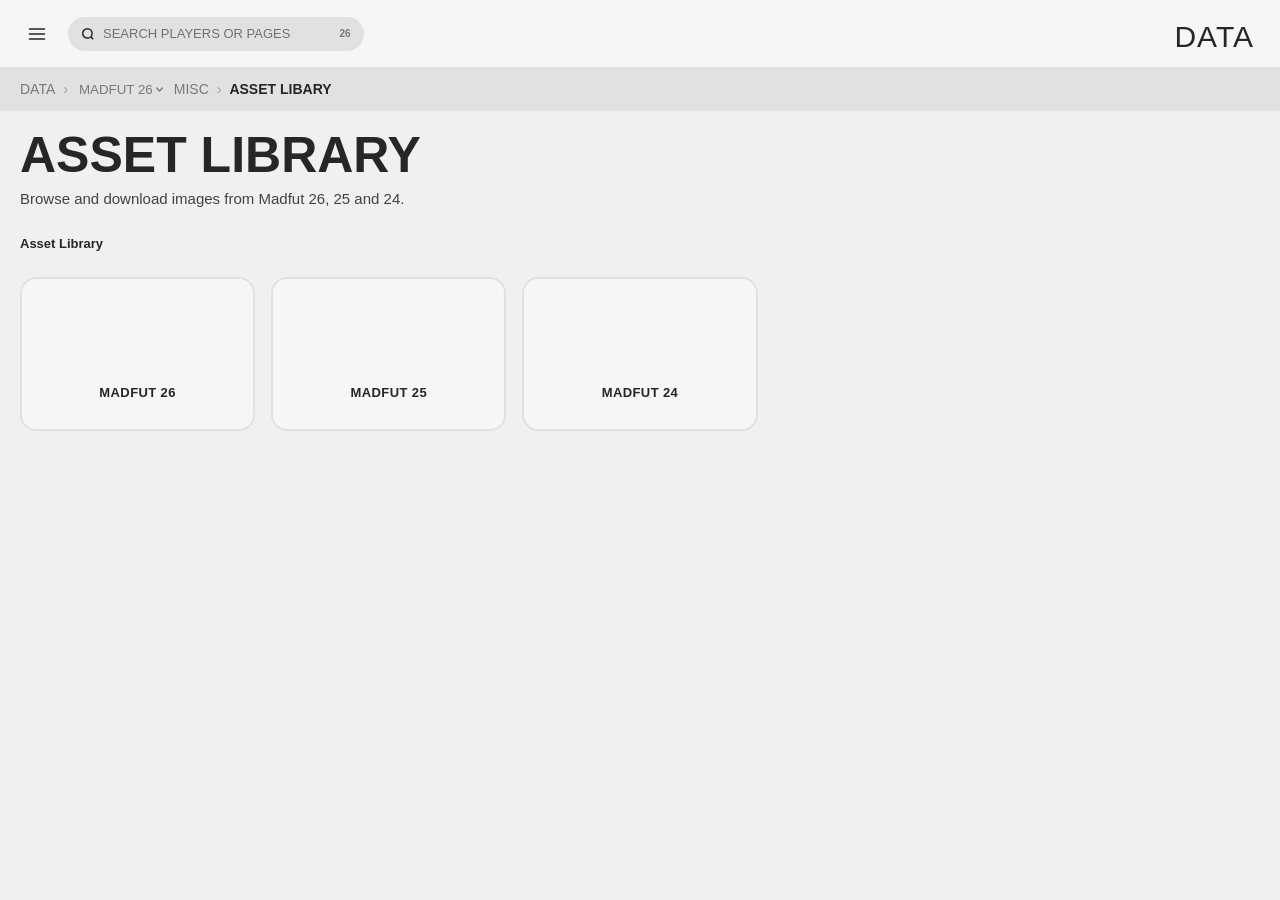
==== Asset-Libary.html @ 3eb3c25d "Add files via upload" ====
<!DOCTYPE html>
<html lang="en">
<head>
<meta charset="UTF-8">
<meta name="viewport" content="width=device-width, initial-scale=1.0">
<title>Madfut Asset Library</title>
<meta name="viewport" content="width=device-width, initial-scale=1, maximum-scale=1">
<link rel="stylesheet" href="asset-library.css">
<link rel="icon" type="image/x-icon" href="https://mf-data.b-cdn.net/web/Data Mini Logo (1).png">
<link rel="stylesheet" href="/style.css">
</head>
<body>

<nav class="breadcrumb-bar" aria-label="Breadcrumb">
  <div class="breadcrumb-scroll">
    <a href="/index.html">DATA</a>
    <span>›</span>
    <span class="bc-plain">MISC</span>
    <span>›</span>
    <a href="/26/Template2infolder.html" class="bc-current">ASSET LIBARY</a>
  </div>
</nav>

<main class="main-content">
  <h1 class="page-heading">ASSET LIBRARY</h1>
  <p class="page-desc">Browse and download images from Madfut 26, 25 and 24.</p>


<!-- sticky trail + back bar -->
  <div class="al-sticky-bar" id="alStickyBar">
    <div class="al-trail" id="alTrail"></div>
    <div class="al-back-wrap" id="alBackSticky" style="display:none;">
      <button class="al-back" id="alBack">
        <svg viewBox="0 0 16 16" fill="none" stroke="currentColor" stroke-width="2.5"><polyline points="10,2 4,8 10,14"/></svg>
        BACK
      </button>
    </div>
  </div>

  <!-- main content area -->
  <div id="alContent"></div>
</main>


<div class="al-lightbox" id="alLightbox">
  <div class="al-lb-backdrop" id="alLbBackdrop"></div>  <!-- ADD THIS -->
  <div class="al-lb-topbar">
    <span class="al-lb-name" id="alLbName"></span>
    <div class="al-lb-actions">
      <a class="al-lb-btn" id="alLbDownload" href="#" download target="_blank" rel="noopener" title="Download">
        <svg viewBox="0 0 16 16"><line x1="8" y1="2" x2="8" y2="11"/><polyline points="4,7 8,11 12,7"/><line x1="2" y1="14" x2="14" y2="14"/></svg>
      </a>
      <button class="al-lb-btn" id="alLbClose" title="Close">
        <svg viewBox="0 0 16 16"><line x1="2" y1="2" x2="14" y2="14"/><line x1="14" y1="2" x2="2" y2="14"/></svg>
      </button>
    </div>
  </div>
  <div class="al-lb-body" id="alLbBody">
    <button class="al-lb-nav al-lb-nav--prev" id="alLbPrev" title="Previous">
      <svg viewBox="0 0 16 16"><polyline points="10,2 4,8 10,14"/></svg>
    </button>
    <div class="al-lb-img-wrap">
      <img id="alLbImg" src="" alt="Full image">
    </div>
    <button class="al-lb-nav al-lb-nav--next" id="alLbNext" title="Next">
      <svg viewBox="0 0 16 16"><polyline points="6,2 12,8 6,14"/></svg>
    </button>
    <div class="al-lb-counter" id="alLbCounter"></div>
  </div>
</div>


<script src="/Template26.js"></script>
<script src="asset-library.js"></script>
</body>
</html>
---- asset-library.css ----
/* ── Asset Library Page Styles ── */
.al-hero {
  margin-bottom: 32px;
}

/* ── Breadcrumb trail ── */
.al-trail {
  display: flex;
  align-items: center;
  gap: 6px;
  flex-wrap: wrap;
  margin-bottom: 14px;
  font-family: "Roboto Condensed", sans-serif;
  font-size: 13px;
  color: var(--muted);
}
.al-trail-item {
  color: var(--muted);
  cursor: pointer;
  transition: color 0.15s;
}
.al-trail-item:hover { color: var(--dark); }
.al-trail-item.active { color: var(--dark); font-weight: 600; cursor: default; }
.al-trail-sep { color: var(--muted); }

/* ── Sticky back button ── */
.al-sticky-bar {
  position: sticky;
  top: calc(var(--nav-h) + var(--bc-h));
  z-index: 100;
  background: rgba(240, 240, 240, 0.88);
  backdrop-filter: blur(8px);
  -webkit-backdrop-filter: blur(8px);
  padding: 13px 0 9px;
  margin-bottom: 3px;
}

.al-back-wrap {
  margin-top: 4px;
}

.al-back {
  display: inline-flex;
  align-items: center;
  gap: 6px;
  font-family: "Roboto Condensed", sans-serif;
  font-size: 13px;
  font-weight: 700;
  color: var(--mid);
  cursor: pointer;
  padding: 4px 0;
  background: none;
  border: none;
  letter-spacing: 0.03em;
  transition: color 0.15s;
}
.al-back:hover { color: var(--dark); }
.al-back svg { width: 14px; height: 14px; }

/* ── Grid of folders / items ── */
.al-grid {
  display: grid;
  grid-template-columns: repeat(auto-fill, minmax(200px, 1fr));
  gap: 16px;
}

/* ── Folder card ── */
.al-folder {
  display: flex;
  flex-direction: column;
  align-items: center;
  gap: 10px;
  padding: 24px 16px 18px;
  background: var(--bg-light);
  border: 2px solid var(--bg-grey);
  border-radius: 16px;
  cursor: pointer;
  transition: border-color 0.15s, transform 0.15s, box-shadow 0.15s;
  text-decoration: none;
  user-select: none;
}
.al-folder:hover {
  border-color: #aaa;
}
.al-folder-icon { width: 56px; height: 48px; position: relative; }
.al-folder-icon svg { width: 100%; height: 100%; }
.al-folder-label {
  font-family: "Roboto Condensed", sans-serif;
  font-size: 13px;
  font-weight: 700;
  color: var(--dark);
  text-align: center;
  letter-spacing: 0.03em;
  line-height: 1.3;
}
.al-folder-sub {
  font-family: "Roboto Condensed", sans-serif;
  font-size: 11px;
  color: var(--muted);
  text-align: center;
}
.al-folder--external .al-folder-icon svg path,
.al-folder--external .al-folder-icon svg rect { fill: #1a73e8; }
.al-folder--external { border-color: #c5d8f8; }
.al-folder--external:hover { border-color: #1a73e8; }
.al-folder--external .al-folder-label { color: #1a73e8; }

/* ── Image grid ── */
.al-img-grid {
  display: grid;
  grid-template-columns: repeat(auto-fill, minmax(180px, 1fr));
  gap: 14px;
}

/* ── Image card ── */
.al-img-card {
  background: var(--bg-light);
  border: 2px solid var(--bg-grey);
  border-radius: 14px;
  overflow: hidden;
  display: flex;
  flex-direction: column;
  transition: border-color 0.15s, box-shadow 0.15s;
}
.al-img-card:hover { border-color: #aaa; }
.al-img-card-thumb {
  width: 100%;
  aspect-ratio: 1;
  object-fit: contain;
  background: #f3f3f3;
  padding: 12px;
  cursor: pointer;
  transition: opacity 0.15s;
}
.al-img-card-footer {
  padding: 8px 10px;
  display: flex;
  align-items: center;
  justify-content: space-between;
  gap: 6px;
  border-top: 1px solid var(--bg-grey);
}
.al-img-card-name {
  font-family: "Roboto Condensed", sans-serif;
  font-size: 11px;
  color: var(--mid);
  white-space: nowrap;
  overflow: hidden;
  text-overflow: ellipsis;
  flex: 1;
}
.al-dl-btn {
  display: flex;
  align-items: center;
  justify-content: center;
  width: 28px;
  height: 28px;
  border-radius: 8px;
  background: var(--dark);
  color: #fff;
  border: none;
  cursor: pointer;
  flex-shrink: 0;
  transition: opacity 0.15s;
  text-decoration: none;
}
.al-dl-btn:hover { opacity: 0.75; }
.al-dl-btn svg { width: 14px; height: 14px; stroke: #fff; fill: none; stroke-width: 2; }

/* ── Loading / empty ── */
.al-loading, .al-empty, .al-error {
  font-family: "Roboto Condensed", sans-serif;
  font-size: 14px;
  color: var(--muted);
  padding: 40px 0;
  text-align: center;
  grid-column: 1 / -1;
}

/* ── Search bar ── */
.al-search-wrap {
  display: flex;
  align-items: center;
  gap: 10px;
  margin-bottom: 20px;
}
.al-search {
  flex: 1;
  max-width: 420px;
  display: flex;
  align-items: center;
  gap: 8px;
  background: var(--bg-light);
  border: 2px solid var(--bg-grey);
  border-radius: 10px;
  padding: 10px 14px;
  transition: border-color 0.15s;
}
.al-search:focus-within { border-color: #aaa; }
.al-search svg { flex-shrink: 0; opacity: 0.4; }
.al-search input {
  border: none;
  outline: none;
  background: none;
  font-family: "Roboto Condensed", sans-serif;
  font-size: 14px;
  color: var(--dark);
  letter-spacing: 0.03em;
  width: 100%;
}
.al-search input::placeholder { color: var(--muted); }
.al-count {
  font-family: "Roboto Condensed", sans-serif;
  font-size: 12px;
  color: var(--muted);
  white-space: nowrap;
}

/* ── Lightbox ── */
.al-lightbox {
  position: fixed;
  inset: 0;
  background: rgba(0,0,0,0.94);
  z-index: 9999;
  display: none;
  flex-direction: column;
  align-items: stretch;
}
.al-lightbox.open { display: flex; }

/* Top bar: name + download + close */
.al-lb-topbar {
  display: flex;
  align-items: center;
  justify-content: space-between;
  gap: 12px;
  padding: 12px 16px;
  background: rgba(255,255,255,0.06);
  flex-shrink: 0;
}
.al-lb-name {
  font-family: "Roboto", sans-serif;
  font-weight: 700;
  font-size: 13px;
  color: var(--white);
  letter-spacing: 0.04em;
  white-space: nowrap;
  overflow: hidden;
  text-overflow: ellipsis;
  flex: 1;
}
.al-lb-actions {
  display: flex;
  align-items: center;
  gap: 8px;
  flex-shrink: 0;
}
.al-lb-btn {
  width: 36px;
  height: 36px;
  border-radius: 50%;
  background: rgba(79, 79, 79, 0.9);
  border: none;
  cursor: pointer;
  display: flex;
  align-items: center;
  justify-content: center;
  transition: background 0.15s;
  text-decoration: none;
  color: #fff;
}
.al-lb-btn:hover { background: rgba(125, 125, 125, 0.92); }
.al-lb-btn svg { width: 16px; height: 16px; stroke: #fff; fill: none; stroke-width: 2.2; }

/* Image area + nav arrows */
.al-lb-body {
  flex: 1;
  display: flex;
  align-items: center;
  justify-content: center;
  position: relative;
  overflow: hidden;
  user-select: none;
  cursor: zoom-out;
  pointer-events: none;
}

.al-lb-backdrop {
  position: absolute;
  inset: 0;
  z-index: 0;
  cursor: zoom-out;
  pointer-events: all;  /* ADD THIS */
}

.al-lb-img-wrap,
.al-lb-nav,
.al-lb-topbar,
.al-lb-counter {
  pointer-events: all;
}

.al-lb-topbar,
.al-lb-body,
.al-lb-counter {
  position: relative;
  z-index: 1;
}

.al-lb-img-wrap {
  display: flex;
  align-items: center;
  justify-content: center;
  width: auto;
  height: auto;
  max-width: calc(100vw - 120px);
  max-height: calc(100vh - 80px);
  padding: 0;
  cursor: default;
}

.al-lb-img-wrap img {
  max-width: 100%;
  max-height: calc(100vh - 80px);
  object-fit: contain;
  border-radius: 6px;
  pointer-events: none;
}

.al-lb-nav {
  position: absolute;
  top: 50%;
  transform: translateY(-50%);
  width: 44px;
  height: 44px;
  border-radius: 50%;
  background: rgba(255,255,255,0.1);
  border: none;
  cursor: pointer;
  display: flex;
  align-items: center;
  justify-content: center;
  transition: background 0.15s;
  z-index: 2;
}
.al-lb-nav:hover { background: rgba(125, 125, 125, 0.92); }
.al-lb-nav svg { width: 18px; height: 18px; stroke: #fff; fill: none; stroke-width: 2.5; }
.al-lb-nav--prev { left: 12px; }
.al-lb-nav--next { right: 12px; }
.al-lb-nav[disabled] { opacity: 0.2; pointer-events: none; }

/* Counter */
.al-lb-counter {
  position: absolute;
  bottom: 14px;
  left: 50%;
  transform: translateX(-50%);
  font-family: "Roboto Condensed", sans-serif;
  font-size: 12px;
  color: rgba(255,255,255,0.5);
  letter-spacing: 0.05em;
  pointer-events: none;
}
/* Year folder icon images */
.al-folder-year-img {
  width: 100%;
  height: 100%;
  object-fit: contain;
}

/* Make the folder icon taller for the year images */
.al-folder-icon {
  width: 72px;
  height: 72px;
}


@media (max-width: 480px) {
  .al-grid { grid-template-columns: repeat(auto-fill, minmax(140px, 1fr)); gap: 12px; }
  .al-img-grid { grid-template-columns: repeat(auto-fill, minmax(140px, 1fr)); }
  .al-lb-nav { width: 36px; height: 36px; }
  .al-lb-nav--prev { left: 4px; }
  .al-lb-nav--next { right: 4px; }
}
---- style.css ----
/* ============================================================
   FONTS
   ============================================================ */

@font-face {
  font-family: Note This;
  src: url(Fonts/Note\ this.ttf);
}
@font-face {
  font-family: cruyffBold;
  src: url(Fonts/CruyffSansCondensed+DINArabic+SSTThai-Bold.otf);
}
@font-face {
  font-family: cruyffMedium;
  src: url(Fonts/CruyffSansCondensed+DINArabic+SSTThai-Medium.otf);
}
@font-face {
  font-family: cruyffRegular;
  src: url(Fonts/CruyffSansCondensed+DINArabic+SSTThai-Regular.otf);
}
@font-face {
  font-family: cruyffBoldNo;
  src: url(Fonts/Numbers-Bold.ttf);
}
@font-face {
  font-family: cruyffMediumNo;
  src: url(Fonts/Numbers-Medium.ttf);
}
@font-face {
  font-family: cruyffSansBold;
  src: url(Fonts/CruyffSans-Bold.ecd5078c.otf);
}
@font-face {
  font-family: cruyffSansMedium;
  src: url(Fonts/CruyffSans-Medium.26bd8110.otf);
}
@font-face {
  font-family: cruyffSansLight;
  src: url(Fonts/CruyffSans-Light.443e7d8e.otf);
}
@font-face {
  font-family: robotoBold;
  src: url(Fonts/Roboto-Bold.ttf);
}
@font-face {
  font-family: robotoMedium;
  src: url(Fonts/Roboto-Medium.ttf);
}
@font-face {
  font-family: Roboto Condensed;
  src: url(Fonts/Roboto_Condensed-Medium.ttf);
}
@font-face {
  font-family: Roboto;
  src: url(Fonts/Roboto-Regular.ttf);
}
@font-face {
  font-family: robotoMediumI;
  src: url(Fonts/Roboto-MediumItalic.ttf);
}
@font-face {
  font-family: robotoSemiBold;
  src: url(Fonts/Roboto-SemiBold.ttf);
}
@font-face {
  font-family: robotoLight;
  src: url(Fonts/Roboto-Light.ttf);
}
@font-face {
  font-family: Cruyff Sans Expanded;
  src: url(Fonts/CruyffSansExpanded-Heavy.e64b4629.otf);
}

/* ============================================================
   RESET & CSS VARIABLES
   ============================================================ */

*,
*::before,
*::after {
  box-sizing: border-box;
  margin: 0;
  padding: 0;
}

:root {
  --bg-light:   #f6f6f6;
  --bg-grey:    #e1e1e1;
  --dark:       #262626;
  --mid:        #424242;
  --muted:      #787878;
  --icon-grey:  #9f9f9f;
  --icon-border:#caffde;
  --white:      #eceaea;

  --nav-h:  67px;
  --bc-h:   44px;
  --link-h: 24px;
  --link-w: 150px;
}


/* ============================================================
   SCROLLBARS
   ============================================================ */

html {
  scrollbar-width: thin;
  scrollbar-color: #caffde rgb(66, 66, 66, 0.8);
}

::-webkit-scrollbar {
  width: 8px;
  height: 8px;
}

::-webkit-scrollbar-track {
  background: rgba(180, 180, 180, 0.78);
  backdrop-filter: blur(6px);
  -webkit-backdrop-filter: blur(6px);
  border-radius: 999px;
}

::-webkit-scrollbar-thumb {
  background: #caffde;
  border-radius: 999px;
  border: 2px solid rgba(200, 200, 200, 0.4);
}

::-webkit-scrollbar-thumb:hover {
  background: #a8f0d0;
}

/* Nav drawer scrollbar */
.nav-drawer {
  scrollbar-width: thin;
  scrollbar-color: #caffde rgba(180, 180, 180, 0.28);
}

.nav-drawer::-webkit-scrollbar {
  width: 6px;
}

.nav-drawer::-webkit-scrollbar-track {
  background: rgba(180, 180, 180, 0.25);
  border-radius: 999px;
}

.nav-drawer::-webkit-scrollbar-thumb {
  background: #caffde;
  border-radius: 999px;
}


/* ============================================================
   BASE
   ============================================================ */

body {
  font-family: "Roboto", sans-serif;
  background: #f0f0f0;
  overflow-x: hidden;
}


/* ============================================================
   TOP NAV
   ============================================================ */

.top-nav {
  width: 100%;
  height: var(--nav-h);
  background: var(--bg-light);
  display: flex;
  align-items: center;
  padding: 0 20px;
  gap: 14px;
  position: sticky;
  top: 0;
  z-index: 200;
}

/* Hamburger button */
.menu-btn {
  background: none;
  border: none;
  cursor: pointer;
  padding: 6px;
  display: flex;
  align-items: center;
  justify-content: center;
  flex-shrink: 0;
  border-radius: 4px;
  width: 34px;
  height: 34px;
}

.menu-btn svg {
  width: 20px;
  height: 20px;
  fill: var(--dark);
  display: block;
  flex-shrink: 0;
}

.menu-btn .bar1,
.menu-btn .bar2,
.menu-btn .bar3 {
  transition: all 0.28s cubic-bezier(0.4, 0, 0.2, 1);
  transform-origin: center;
}

.menu-btn.active .bar1 { transform: translateY(6px) rotate(45deg); }
.menu-btn.active .bar2 { opacity: 0; transform: scaleX(0); }
.menu-btn.active .bar3 { transform: translateY(-6px) rotate(-45deg); }

/* DATA logo */
.nav-logo {
  margin-left: auto;
  font-family: "Note This", sans-serif;
  font-size: 30px !important;
  font-weight: 400;
  letter-spacing: 1px;
  text-transform: uppercase;
  margin-top: 6px;
  margin-right: 6px;
  color: var(--dark);
  text-decoration: none;
  flex-shrink: 0;
  -webkit-user-select: none; /* Safari */
  user-select: none;         /* Standard */
}


/* ============================================================
   SEARCH BAR
   ============================================================ */

.search-wrap {
  position: relative;
  flex-shrink: 1;
  min-width: 0;
}

.search-box {
  display: flex;
  align-items: center;
  height: 34px;
  border-radius: 17px;
  background: var(--bg-grey);
  padding: 0 6px 0 13px;
  gap: 8px;
  width: 100%;
}

.search-box input {
  background: none;
  border: none;
  outline: none;
  font-family: "Roboto Condensed", sans-serif;
  font-size: 13px;
  color: var(--dark);
  opacity: 0.8;
  flex: 1;
  min-width: 0;
  overflow: hidden;
  text-overflow: ellipsis;
  white-space: nowrap;
}

.search-box input::placeholder {
  color: var(--dark);
  opacity: 0.749;
}

/* Search results dropdown */
.search-dropdown {
  display: none;
  position: absolute;
  top: calc(100% + 6px);
  left: 0;
  background: var(--white);
  border-radius: 10px;
  border: 1px solid var(--bg-grey);
  width: 300px;
  max-height: 340px;
  overflow-y: auto;
  z-index: 300;
  scrollbar-width: thin;
  scrollbar-color: #caffde rgba(180, 180, 180, 0.28);
}

.search-dropdown::-webkit-scrollbar       { width: 5px; }
.search-dropdown::-webkit-scrollbar-track { background: rgba(180, 180, 180, 0.2); border-radius: 999px; }
.search-dropdown::-webkit-scrollbar-thumb { background: #caffde; border-radius: 999px; }

.search-dropdown.show {
  display: block;
}

.search-result {
  display: flex;
  align-items: center;
  justify-content: space-between;
  padding: 7px 14px;
  font-family: "Roboto Condensed", sans-serif;
  font-size: 13px;
  color: var(--mid);
  text-decoration: none;
  transition: background 0.1s, color 0.1s;
}

.search-result:hover,
.search-result.highlighted {
  background: var(--bg-grey);
  color: var(--dark);
}

.search-result em {
  font-style: normal;
  font-weight: 700;
  color: var(--dark);
}

.search-year-tag {
  font-size: 10px;
  color: var(--muted);
  margin-left: 8px;
  font-weight: 400;
  flex-shrink: 0;
}

.search-no-results {
  padding: 12px;
  font-family: "Roboto Condensed", sans-serif;
  font-size: 12px;
  color: var(--muted);
  text-align: center;
}


/* ============================================================
   SEARCH — YEAR FILTER BUTTON (inside search box, right side)
   ============================================================ */

.search-year-filter {
  position: relative;
  display: flex;
  align-items: center;
  flex-shrink: 0;
}

.search-year-filter-btn {
  display: flex;
  align-items: center;
  justify-content: center;
  width: 26px;
  height: 26px;
  border-radius: 50%;
  border: none;
  background: none;
  cursor: pointer;
  padding: 0;
  transition: background 0.15s;
}

.search-year-filter-btn:hover {
  background: rgba(0, 0, 0, 0.08);
}

.syf-img {
  width: 20px;
  height: 20px;
  border-radius: 4px;
  object-fit: cover;
  display: block;
}

.syf-img-fallback {
  font-family: "Roboto Condensed", sans-serif;
  font-size: 10px;
  font-weight: 700;
  color: var(--muted);
  display: none;
}

/* Year filter dropdown */
.search-year-filter-drop {
  display: none;
  position: absolute;
  top: calc(100% + 6px);
  right: 0;
  background: var(--white);
  border-radius: 10px;
  border: 1px solid var(--bg-grey);
  min-width: 148px;
  z-index: 400;
  overflow: hidden;
  box-shadow: 0 4px 16px rgba(0, 0, 0, 0.10);
}

.search-year-filter.open .search-year-filter-drop {
  display: block;
}

.syf-drop-item {
  display: flex;
  align-items: center;
  gap: 9px;
  padding: 8px 14px;
  font-family: "Roboto Condensed", sans-serif;
  font-size: 13px;
  font-weight: 400;
  color: var(--muted);
  cursor: pointer;
  border: none;
  background: none;
  width: 100%;
  text-align: left;
  white-space: nowrap;
  transition: background 0.1s, color 0.1s;
}

.syf-drop-item:hover       { background: var(--bg-grey); color: var(--mid); }
.syf-drop-item.active      { color: var(--mid); font-weight: 600; }
.syf-drop-item img         { width: 22px; height: 22px; border-radius: 5px; object-fit: cover; flex-shrink: 0; }

.syf-check {
  margin-left: auto;
  padding-left: 8px;
  opacity: 0;
  display: flex;
  align-items: center;
}

.syf-drop-item.active .syf-check {
  opacity: 1;
}

.syf-check svg {
  width: 11px;
  height: 11px;
  fill: none;
  stroke: #5a9e7a;
  stroke-width: 2.2;
  stroke-linecap: round;
  stroke-linejoin: round;
}


/* ============================================================
   BREADCRUMB BAR
   ============================================================ */

.breadcrumb-bar {
  width: 100%;
  height: var(--bc-h);
  background: var(--bg-grey);
  display: flex;
  align-items: center;
  padding: 0 20px;
  gap: 8px;
  font-family: "Roboto Condensed", sans-serif;
  font-size: 14px;
  color: var(--icon-grey);
  position: sticky;
  top: var(--nav-h);
  z-index: 150;
  flex-wrap: nowrap;
  white-space: nowrap;
  overflow-x: auto;
  scroll-behavior: smooth;
  -webkit-overflow-scrolling: touch;
    overflow: visible;        /* allow dropdown to escape */

}

.breadcrumb-scroll {
  display: flex;
  flex-wrap: nowrap;
  gap: 8px;
  overflow-x: auto;
  -webkit-overflow-scrolling: touch;
  scroll-behavior: smooth;
  white-space: nowrap;
}

.breadcrumb-bar a {
  color: var(--muted);
  text-decoration: none;
  transition: color 0.2s;
}

.breadcrumb-bar a:hover { color: var(--dark); }

.breadcrumb-bar .bc-plain   { color: var(--muted); }
.breadcrumb-bar .bc-current {
  font-family: "Roboto", sans-serif;
  color: var(--dark);
  font-weight: 700;
}


/* ============================================================
   BREADCRUMB — YEAR SWITCHER DROPDOWN
   ============================================================ */

.bc-year-wrap {
  position: relative;
  flex-shrink: 0;
  z-index: 200;
}


.bc-year-btn {
  display: inline-flex;
  align-items: center;
  gap: 3px;
  background: none;
  border: none;
  cursor: pointer;
  padding: 1px 3px;
  border-radius: 3px;
  font-family: "Roboto Condensed", sans-serif;
  color: var(--muted);
  line-height: 1;
  white-space: nowrap;
  transition: background 0.12s, color 0.12s;
}

.bc-year-btn:hover {
  background: rgba(0, 0, 0, 0.06);
  color: var(--mid);
}

.bc-year-btn svg {
  width: 7px;
  height: 7px;
  flex-shrink: 0;
  transition: transform 0.18s;
}

.bc-year-btn svg path {
  stroke: var(--muted);
  fill: none;
  stroke-width: 2;
  stroke-linecap: round;
  stroke-linejoin: round;
}

.bc-year-wrap.open .bc-year-btn svg {
  transform: rotate(180deg);
}

/* Dropdown panel */
.bc-year-drop {
  display: none;
  position: absolute;
  top: calc(100% + 4px);
  left: 0;
  background: var(--white);
  border-radius: 8px;
  border: 1px solid var(--bg-grey);
  min-width: 130px;
  z-index: 300;
  overflow: hidden;
  box-shadow: 0 4px 14px rgba(0, 0, 0, 0.08);
}

.bc-year-wrap.open .bc-year-drop {
  display: block;
}

.bc-year-drop-item {
  display: flex;
  align-items: center;
  gap: 8px;
  padding: 7px 12px;
  font-family: "Roboto Condensed", sans-serif;
  font-size: 13px;
  font-weight: 400;
  color: var(--muted);
  cursor: pointer;
  border: none;
  background: none;
  width: 100%;
  text-align: left;
  white-space: nowrap;
  transition: background 0.1s, color 0.1s;
}

.bc-year-drop-item:hover  { background: var(--bg-grey); color: var(--mid); }
.bc-year-drop-item.active { color: var(--mid); font-weight: 600; }
.bc-year-drop-item img    { width: 20px; height: 20px; border-radius: 4px; object-fit: cover; flex-shrink: 0; }


/* ============================================================
   NAV DRAWER
   ============================================================ */

.nav-drawer {
  position: fixed;
  top: var(--nav-h);
  left: 0;
  width: 100%;
  background: var(--bg-light);
  z-index: 190;
  transform: translateY(-110%);
  transition: transform 0.32s cubic-bezier(0.4, 0, 0.2, 1);
  border-top: 2px solid var(--bg-grey);
  max-height: calc(100vh - var(--nav-h));
  overflow-y: auto;
  -webkit-overflow-scrolling: touch;
}

.nav-drawer.open {
  transform: translateY(0);
}

.nav-drawer-inner {
  padding: 14px 20px 22px;
}


/* ============================================================
   DRAWER — GEN (YEAR) ICON BUTTONS
   ============================================================ */

.gen-row {
  display: flex;
  align-items: center;
  gap: 10px;
  padding-bottom: 12px;
  margin-bottom: 14px;
  border-bottom: 2px solid var(--bg-grey);
}

.gen-btn {
  flex: 0 0 44px;
  width: 44px;
  height: 44px;
  min-width: 44px;
  min-height: 44px;
  max-width: 44px;
  max-height: 44px;
  border-radius: 10px;
  border: 2px solid transparent;
  background: var(--icon-grey);
  overflow: hidden;
  position: relative;
  display: flex;
  align-items: center;
  justify-content: center;
  text-decoration: none;
  cursor: pointer;
  transition: border-color 0.2s;
}

/* Image is 80% / dim when not selected */
.gen-btn img {
  width: 80%;
  height: 80%;
  object-fit: cover;
  object-position: center;
  display: block;
  opacity: 0.65;
  transition: width 0.2s, height 0.2s, opacity 0.2s;
}

.gen-btn .gen-fallback {
  position: absolute;
  inset: 0;
  display: none;
  align-items: center;
  justify-content: center;
  font-family: "Cruyff Sans Expanded", sans-serif;
  font-size: 13px;
  font-weight: 900;
  color: #fff;
}

.gen-btn:hover img { opacity: 0.85; }

/* Selected state: full size + green border */
.gen-btn.selected img { width: 100%; height: 100%; opacity: 1; }
.gen-btn.selected     { border-color: var(--icon-border); }


/* ============================================================
   DRAWER — BODY LAYOUT
   ============================================================ */

.drawer-body {
  display: flex;
  align-items: flex-start;
  gap: 0;
}

/* Section headings */
.sec-head {
  font-family: "Roboto", sans-serif;
  font-size: 13px;
  font-weight: 900;
  color: var(--dark);
  letter-spacing: 0.8px;
  height: var(--link-h);
  line-height: var(--link-h);
  width: var(--link-w);
  padding: 0 8px;
  margin-bottom: 2px;
  white-space: nowrap;
  overflow: hidden;
  text-overflow: ellipsis;
}

/* Nav link lists */
.drawer-links {
  list-style: none;
}

.drawer-links li {
  display: block;
}

.drawer-links a {
  display: block;
  font-family: "Roboto", sans-serif;
  font-size: 12px;
  font-weight: 400;
  color: var(--mid);
  text-decoration: none;
  height: var(--link-h);
  line-height: var(--link-h);
  width: var(--link-w);
  padding: 0 8px;
  border-radius: 3px;
  white-space: nowrap;
  overflow: hidden;
  text-overflow: ellipsis;
  transition: background 0.12s, color 0.12s;
}

.drawer-links a:hover  { background: var(--bg-grey); color: var(--dark); }
.drawer-links a.active { background: var(--bg-grey); color: var(--dark); font-weight: 700; }


/* ============================================================
   DRAWER — CONTENT COLUMNS (A, BC, D)
   ============================================================ */

/* Bottom-aligned so all columns line up at their base */
.content-area {
  display: flex;
  align-items: flex-end;
  gap: 0;
  padding-right: 20px;
  flex-shrink: 0;
}

.content-col-a {
  display: flex;
  flex-direction: column;
}

.col-bc {
  display: flex;
  flex-direction: column;
  justify-content: flex-end;
}

/* Spacer between col-bc groups */
.group-gap {
  height: var(--link-h);
  flex-shrink: 0;
}

.content-col-d {
  display: flex;
  flex-direction: column;
  justify-content: flex-end;
}

/* Vertical separator between content cols and right panel */
.drawer-sep {
  width: 1px;
  background: var(--bg-grey);
  flex-shrink: 0;
  margin: 0 16px;
  align-self: stretch;
}


/* ============================================================
   DRAWER — RIGHT PANEL (MISC / DATA / SOCIALS)
   ============================================================ */

.right-panel {
  display: flex;
  align-items: flex-start;
  gap: 0;
  flex-shrink: 0;
}

/* Social links */
.social-link {
  display: flex;
  align-items: center;
  gap: 7px;
  font-family: "Roboto", sans-serif;
  font-size: 12px;
  color: var(--mid);
  text-decoration: none;
  height: var(--link-h);
  line-height: var(--link-h);
  width: var(--link-w);
  padding: 0 8px;
  border-radius: 3px;
  white-space: nowrap;
  transition: background 0.12s, color 0.12s;
}

.social-link:hover { background: var(--bg-grey); color: var(--dark); }

.soc-icon {
  width: 15px;
  height: 15px;
  display: flex;
  align-items: center;
  justify-content: center;
  flex-shrink: 0;
}

.soc-icon svg             { width: 13px; height: 13px; fill: var(--mid); transition: fill 0.15s; }
.soc-icon.insta svg       { fill: none; stroke: var(--mid); stroke-width: 1.8px; transition: stroke 0.15s; }
.social-link:hover .soc-icon svg       { fill: var(--dark); }
.social-link:hover .soc-icon.insta svg { fill: none; stroke: var(--dark); }
.social-link:hover .insta-dot          { fill: var(--dark) !important; }


/* ============================================================
   OVERLAY (behind open nav drawer)
   ============================================================ */

.overlay {
  display: none;
  position: fixed;
  inset: 0;
  background: rgba(0, 0, 0, 0.35);
  z-index: 180;
}

.overlay.active {
  display: block;
}


/* ============================================================
   MAIN CONTENT AREA
   ============================================================ */

.main-content {
  padding: 18px 20px 32px;
}

/* Page title — Cruyff Sans Expanded */
.page-heading {
  font-family: "Cruyff Sans Expanded", sans-serif;
  font-size: 50px;
  font-weight: 900;
  line-height: 1.05;
  color: var(--dark);
  margin-bottom: 8px;
}

/* Page description — Roboto Condensed */
.page-desc {
  font-family: "Roboto Condensed", sans-serif;
  font-size: 15px;
  line-height: 18px;
  color: var(--mid);
  margin-bottom: 15px;
}


/* ============================================================
   TEMPLATE TAB STRIP
   ============================================================ */

/* Outer wrapper — clips overflow and adds the fade on the right edge */
.tmpl-strip-wrap {
  position: relative;
  margin-bottom: 28px;
}

/* Fade-out on right edge to hint at scrollability */
.tmpl-strip-wrap::after {
  content: '';
  position: absolute;
  top: 0;
  right: 0;
  width: 40px;
  height: 100%;
  background: linear-gradient(to right, transparent, #f0f0f0);
  pointer-events: none;
  border-radius: 0 999px 999px 0;
}

/* Scrollable row of tabs */
.tmpl-strip {
  display: flex;
  align-items: center;
  gap: 6px;
  overflow-x: auto;
  overflow-y: hidden;
  scrollbar-width: none;        /* hide scrollbar Firefox */
  -ms-overflow-style: none;     /* hide scrollbar IE/Edge */
  padding-bottom: 2px;          /* small room so focus outlines aren't clipped */
  padding-right: 40px;          /* room for the fade */
}

.tmpl-strip::-webkit-scrollbar {
  display: none;                /* hide scrollbar Chrome/Safari */
}

/* Individual tab pill */
.tmpl-tab {
  display: inline-flex;
  align-items: center;
  flex-shrink: 0;
  height: 32px;
  padding: 0 14px;
  border-radius: 999px;
  font-family: "Roboto Condensed", sans-serif;
  font-size: 13px;
  color: var(--muted);
  text-decoration: none;
  background: var(--bg-grey);
  white-space: nowrap;
  transition: background 0.15s, color 0.15s;
}

.tmpl-tab:hover {
  background: #d4d4d4;
  color: var(--mid);
}

/* Active / selected tab */
.tmpl-tab.active {
  background: var(--dark);
  color: var(--white);
}

/* ============================================================
   SEARCH DROPDOWN — SECTION HEADERS
   ============================================================ */

.search-section-hdr {
  padding: 6px 14px 3px;
  font-family: "Roboto", sans-serif;
  font-size: 9px;
  font-weight: 900;
  letter-spacing: 1.2px;
  color: var(--icon-grey);
  text-transform: uppercase;
  border-top: 1px solid var(--bg-grey);
  margin-top: 2px;
}

.search-section-hdr:first-child {
  border-top: none;
  margin-top: 0;
}

.search-loading {
  padding: 8px 14px;
  font-family: "Roboto Condensed", sans-serif;
  font-size: 12px;
  color: var(--icon-grey);
  font-style: italic;
}

.search-no-results--small {
  padding: 6px 14px 8px;
  font-size: 12px;
}


/* ============================================================
   SEARCH DROPDOWN — PLAYER RESULT ROW
   ============================================================ */

.search-result--player {
  display: flex;
  align-items: center;
  gap: 10px;
  padding: 5px 10px 5px 8px;
  min-height: 54px;
}

.search-result--player:hover,
.search-result--player.highlighted {
  background: var(--bg-grey);
}

/* Card thumbnail container */
.sr-card-thumb {
  position: relative;
  width: 48px;
  height: 48px;
  flex-shrink: 0;
  border-radius: 6px;
  overflow: hidden;
  background: #d0d0d0;
}

/* Card background — zoomed into top portion, stats cropped out */
.sr-card-bg {
  position: absolute;
  width: 160%;
  height: 160%;
  top: -18%;
  left: -30%;
  object-fit: cover;
  object-position: center top;
  display: block;
}

.sr-card-overlay {
  display: none;
}

/* ── Base face styles shared by both types ── */
.sr-card-face {
  position: absolute;
  left: 50%;
  z-index: 3;
  pointer-events: none;
  object-fit: cover;
  object-position: top center;
  filter: drop-shadow(0 1px 3px rgba(0,0,0,0.2));
}

/* ── DYNAMIC  faces/p${id}_small.png ──────────────────────────*/
.sr-card-face[data-face-type="dynamic"] {
  top: 50%;
  transform: translate(-50%, -50%);
  width: 62px;
  height: 62px;
}

/* ── NORMAL  normalFacesSmall/${id}.png ───────────────────────*/
.sr-card-face[data-face-type="normal"] {
  top: 50%;
  transform: translate(-50%, -50%);
  width: 50px;
  height: 50px;
}


/* ============================================================
   TEXT INFO
   ============================================================ */

.sr-player-info {
  display: flex;
  flex-direction: column;
  gap: 2px;
  flex: 1;
  min-width: 0;
  overflow: hidden;
}

.sr-player-name {
  font-family: "Roboto Condensed", sans-serif;
  font-size: 13px;
  font-weight: 600;
  color: var(--dark);
  white-space: nowrap;
  overflow: hidden;
  text-overflow: ellipsis;
}

.sr-player-name em {
  font-style: normal;
  font-weight: 800;
  color: var(--dark);
  text-decoration: underline;
  text-underline-offset: 2px;
}

.sr-player-meta {
  font-family: "Roboto Condensed", sans-serif;
  font-size: 10px;
  color: var(--muted);
  white-space: nowrap;
  overflow: hidden;
  text-overflow: ellipsis;
}


/* ============================================================
   DROPDOWN WIDTH
   ============================================================ */

.search-dropdown {
  width: 340px;
}

@media (max-width: 480px) {
  .search-dropdown {
    width: calc(100vw - 28px);
    left: 0;
  }
}


/* ============================================================
   RESPONSIVE — TABLET  (769px – 1024px)
   ============================================================ */

@media (min-width: 769px) and (max-width: 1024px) {

  .drawer-body {
    flex-wrap: wrap;
    align-items: flex-start;
  }

  .content-area {
    flex-wrap: wrap;
    align-items: flex-start;
    padding-right: 0;
    width: 100%;
  }

  /* All columns top-aligned on tablet */
  .content-col-a,
  .col-bc,
  .content-col-d {
    justify-content: flex-start;
  }

  /* Show the blank spacer heading so CARDS sits below the heading row */
  .col-bc-head {
    display: block !important;
  }

  .drawer-sep {
    display: none;
  }

  .right-panel {
    flex-wrap: wrap;
    width: 100%;
    margin-top: 12px;
    padding-top: 12px;
    border-top: 1px solid var(--bg-grey);
  }

  .sec-head,
  .drawer-links a,
  .social-link {
    width: auto;
    min-width: 130px;
  }
}


/* ============================================================
   RESPONSIVE — MOBILE  (≤768px)
   ============================================================ */

@media (max-width: 768px) {

  .nav-drawer {
    top: var(--nav-h);
    bottom: 0; /* added */
    max-height: none; /* remove calc() */
    overflow-y: auto;
  }

  .nav-drawer-inner {
    padding: 12px 14px 220px;
  }

  .drawer-body {
    flex-direction: column;
    align-items: flex-start;
    gap: 0;
  }

  .content-area {
    flex-direction: column;
    align-items: flex-start;
    padding-right: 0;
    width: 100%;
    gap: 0;
  }

  .sec-head,
  .drawer-links a,
  .social-link {
    width: auto;
    min-width: 0;
  }

  .content-col-a,
  .col-bc,
  .content-col-d {
    width: 100%;
    justify-content: flex-start;
  }

  .content-col-a  { margin-bottom: 10px; }
  .col-bc         { justify-content: flex-start; }
  .group-gap      { height: 10px; }
  .content-col-d  { margin-top: 10px; }

  .content-col-d .sec-head.blank-head { display: none; }
  .col-bc-head                        { display: none !important; }

  .drawer-sep { display: none; }

  .right-panel {
    flex-direction: column;
    align-items: flex-start;
    width: 100%;
    gap: 10px;
    margin-top: 12px;
    padding-top: 12px;
    border-top: 1px solid var(--bg-grey);
  }

  .nav-logo { font-size: 30px !important; }

  .breadcrumb-bar {
    height: auto;
    min-height: var(--bc-h);
    padding: 6px 14px;
    font-size: 12px;
  }
}

/* Two-column link lists when horizontal room allows (480px+) */
@media (min-width: 480px) and (max-width: 768px) {

  .drawer-links {
    columns: 2;
    column-gap: 0;
  }

  .drawer-links li {
    break-inside: avoid;
  }

  .drawer-links a {
    width: auto;
    min-width: 140px;
  }

  .right-panel .drawer-links             { columns: 2; }
  .right-panel ul.drawer-links li        { break-inside: avoid; }
}


/* ============================================================
   RESPONSIVE — SMALL MOBILE  (≤480px)
   ============================================================ */

@media (max-width: 480px) {

  .page-heading {
    font-size: 32px;
  }
}













#loading-screen {
  display: flex;
  flex-direction: column;
  align-items: center;
  justify-content: center;
  min-height: 60vh;
  gap: 16px;
}
.mf-spinner {
  width: 44px;
  height: 44px;
  border: 4px solid rgba(255,255,255,0.1);
  border-top-color: rgba(173, 173, 173, 0.7);
  border-radius: 50%;
  animation: mf-spin 0.8s linear infinite;
}
@keyframes mf-spin {
  to { transform: rotate(360deg); }
}
.mf-loading-label {
  color: #888;
  font-family: 'Roboto Condensed', sans-serif;
  font-size: 13px;
  letter-spacing: 0.05em;
  margin: 0;
}

/* ── Pagination ── */
.pagination {
  display: flex;
  gap: 5px;
  flex-wrap: wrap;
  justify-content: center;
  align-items: center;
  padding: 8px 12px;
  background: var(--bg-light);
  border-top: 1px solid var(--bg-grey);
  transition: box-shadow 0.2s;
}
.pagination--sticky {
  position: fixed;
  bottom: 0;
  left: 0;
  right: 0;
  z-index: 300;
  box-shadow: 0 -4px 16px rgba(0,0,0,0.10);
}
@media (max-width: 768px) {
  .pagination--sticky { bottom: 80px; }
}
.pagination button {
  padding: 8px 12px;
  border-radius: 6px;
  border: 1px solid rgba(0,0,0,0.12);
  background: var(--bg-grey);
  color: var(--dark);
  font-family: 'Roboto Condensed', sans-serif;
  font-size: 13px;
  font-weight: 700;
  cursor: pointer;
  transition: background 0.15s;
}
.pagination button:hover:not(:disabled) { background: #d0d0d0; }
.pagination button:disabled { opacity: 0.35; cursor: default; }
#pageInput {
  width: 60px;
  text-align: center;
  border-radius: 6px;
  border: 1px solid rgba(0,0,0,0.12);
  background: var(--bg-grey);
  color: var(--dark);
  padding: 8px;
  font-family: 'Roboto Condensed', sans-serif;
  font-size: 13px;
}
.page-info {
  padding: 8px 4px;
  font-family: 'Roboto Condensed', sans-serif;
  color: var(--muted);
  font-size: 13px;
}
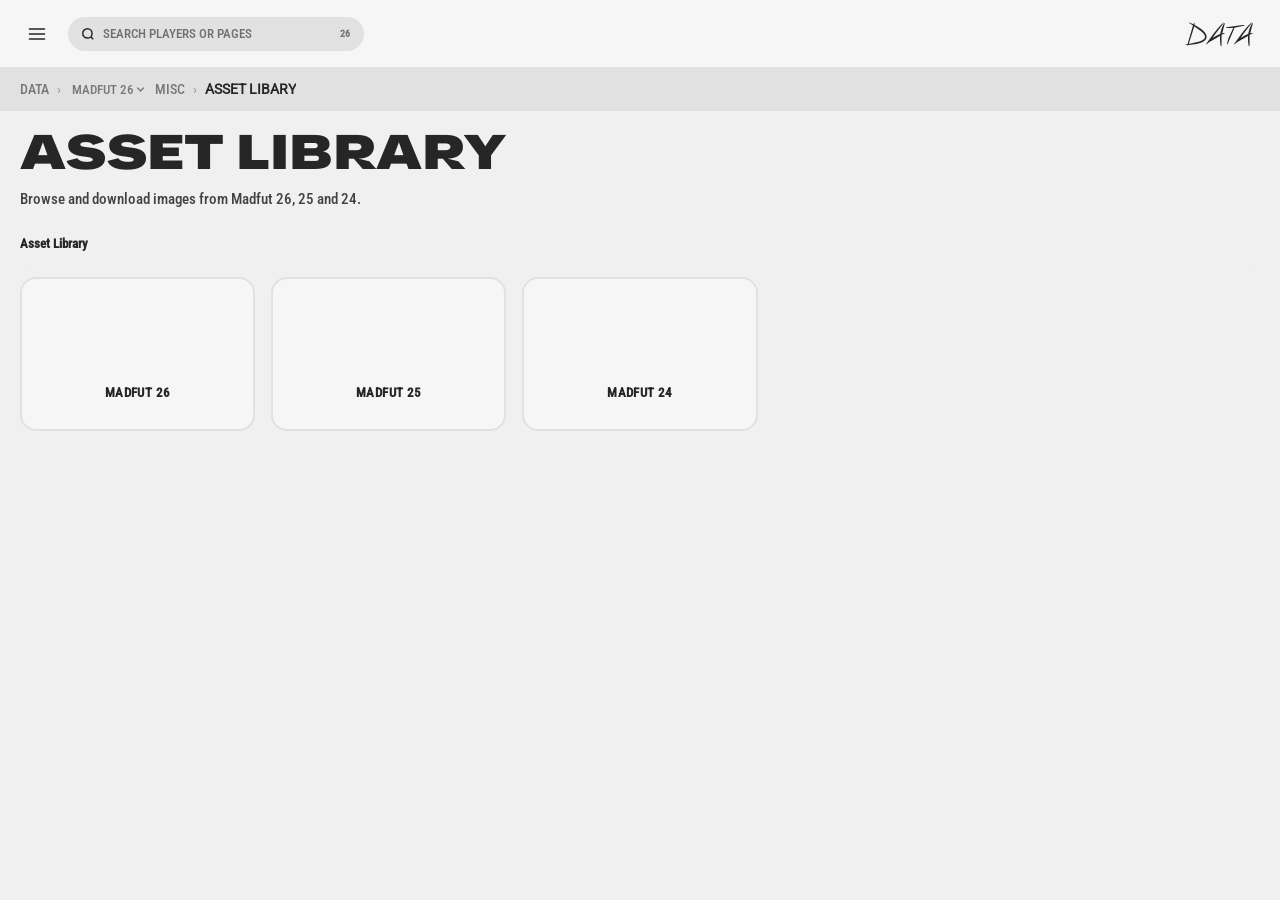
==== commit 75ce738d: "Update Asset-Libary.html" ====
--- a/Asset-Libary.html
+++ b/Asset-Libary.html
@@ -7,7 +7,7 @@
 <meta name="viewport" content="width=device-width, initial-scale=1, maximum-scale=1">
 <link rel="stylesheet" href="asset-library.css">
 <link rel="icon" type="image/x-icon" href="https://mf-data.b-cdn.net/web/Data Mini Logo (1).png">
-<link rel="stylesheet" href="/style.css">
+<link rel="stylesheet" href="style.css">
 </head>
 <body>
 
@@ -70,7 +70,7 @@
 </div>
 
 
-<script src="/Template26.js"></script>
+<script src="Template26.js"></script>
 <script src="asset-library.js"></script>
 </body>
-</html>+</html>
